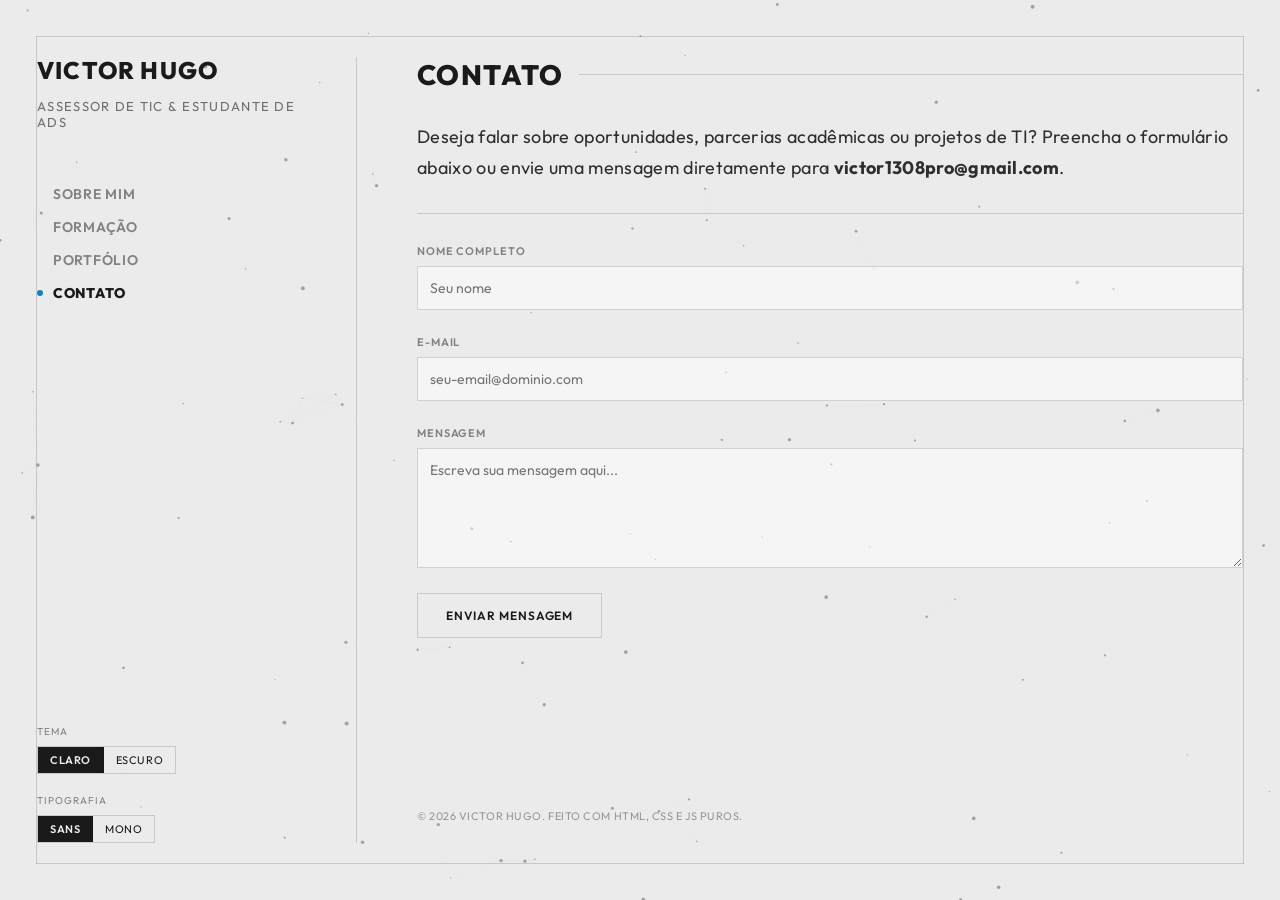
==== contato.html @ 28ddd764 "Corrige links quebrados, formulário, header duplicado e acessibilidade - index.html vira a página re" ====
<!DOCTYPE html>
<html lang="pt-BR" class="theme-light font-sans">
<head>
  <meta charset="UTF-8">
  <meta name="viewport" content="width=device-width, initial-scale=1.0">
  <title>Contato — Victor Hugo Oliveira</title>
  <meta name="description" content="Entre em contato com Victor Hugo Costa Silva De Oliveira. Envie uma mensagem diretamente pelo formulário.">
  <link rel="icon" type="image/svg+xml" href="data:image/svg+xml,%3Csvg xmlns='http://www.w3.org/2000/svg' viewBox='0 0 100 100'%3E%3Crect width='100' height='100' rx='20' fill='%23151515'/%3E%3Ctext x='50' y='68' font-family='Arial,Helvetica,sans-serif' font-size='50' font-weight='800' fill='white' text-anchor='middle'%3EVH%3C/text%3E%3C/svg%3E">
  <meta property="og:type" content="website">
  <meta property="og:locale" content="pt_BR">
  <meta property="og:title" content="Contato — Victor Hugo Oliveira">
  <meta property="og:description" content="Entre em contato com Victor Hugo Costa Silva De Oliveira. Envie uma mensagem diretamente pelo formulário.">
  <meta property="og:url" content="https://victor1308code.github.io/portifolio-victor-oliveira/contato.html">
  <meta name="twitter:card" content="summary">
  <link rel="preconnect" href="https://fonts.googleapis.com">
  <link rel="preconnect" href="https://fonts.gstatic.com" crossorigin>
  <link href="https://fonts.googleapis.com/css2?family=Outfit:wght@200;400;600;800&family=Space+Mono:ital,wght@0,400;0,700;1,400;1,700&display=swap" rel="stylesheet">
  <link rel="stylesheet" href="css/style.css">
</head>
<body class="theme-light font-sans" data-page="contato">

  <!-- Fundo animado em Canvas, decorativo (aria-hidden), controlado por js/app.js -->
  <canvas id="canvas-bg" aria-hidden="true"></canvas>

  <!-- Moldura fina de 1px ao redor da página, puramente visual -->
  <div class="site-frame">
    <div class="frame-line frame-top"></div>
    <div class="frame-line frame-right"></div>
    <div class="frame-line frame-bottom"></div>
    <div class="frame-line frame-left"></div>
  </div>

  <div class="app-container">
    <!-- Header/menu injetado pelo js/partials.js, compartilhado entre as 4 páginas -->
    <div id="site-header-placeholder"></div>
    <script src="js/partials.js"></script>

    <main class="main-content">
      <section id="contato">
        <h2 class="section-title">Contato</h2>

        <div class="intro-text" style="margin-bottom: 30px;">
          <p>
            Deseja falar sobre oportunidades, parcerias acadêmicas ou projetos de TI?
            Preencha o formulário abaixo ou envie uma mensagem diretamente para <strong>victor1308pro@gmail.com</strong>.
          </p>
        </div>

        <!-- novalidate: a validação (nome, e-mail e mensagem) é feita manualmente em js/contato.js -->
        <form id="contact-form" class="contact-form" novalidate>
          <div class="form-group">
            <label for="name" class="form-label">Nome Completo</label>
            <input type="text" id="name" name="name" class="form-control" placeholder="Seu nome" aria-describedby="name-error">
            <!-- aria-describedby liga o campo à mensagem de erro para leitores de tela -->
            <span id="name-error" class="error-message" role="alert">Erro</span>
          </div>

          <div class="form-group">
            <label for="email" class="form-label">E-mail</label>
            <input type="email" id="email" name="email" class="form-control" placeholder="seu-email@dominio.com" aria-describedby="email-error">
            <span id="email-error" class="error-message" role="alert">Erro</span>
          </div>

          <div class="form-group">
            <label for="message" class="form-label">Mensagem</label>
            <textarea id="message" name="message" class="form-control form-textarea" placeholder="Escreva sua mensagem aqui..." aria-describedby="message-error"></textarea>
            <span id="message-error" class="error-message" role="alert">Erro</span>
          </div>

          <button type="submit" class="btn-submit">Enviar Mensagem</button>
        </form>
      </section>

      <footer class="site-footer">
        <p>&copy; 2026 Victor Hugo. Feito com HTML, CSS e JS puros.</p>
      </footer>
    </main>
  </div>

  <!-- Modal de confirmação: fica oculto (opacity/pointer-events) até js/contato.js adicionar a classe is-visible -->
  <div id="success-modal" class="modal-overlay">
    <div class="modal-card">
      <svg class="modal-icon" viewBox="0 0 100 100" fill="none" stroke="currentColor" stroke-width="2.5" aria-hidden="true">
        <circle cx="50" cy="50" r="40" stroke-opacity="0.2"/>
        <path d="M30 50 L45 65 L70 35" stroke-linecap="round" stroke-linejoin="round"/>
      </svg>
      <h3 class="modal-title">Mensagem Enviada</h3>
      <p class="modal-text">
        Mensagem enviada com sucesso! Obrigado pelo contato, retornarei em breve.
      </p>
      <button id="modal-close-btn" class="modal-close-btn">Fechar</button>
    </div>
  </div>

  <script src="js/app.js"></script>
  <script src="js/contato.js"></script>
</body>
</html>
---- css/style.css ----
/* Reset e Variáveis */
:root {
  --font-sans: 'Outfit', -apple-system, BlinkMacSystemFont, 'Segoe UI', Roboto, sans-serif;
  --font-mono: 'Space Mono', monospace;
  --pad: max(20px, 4vmin);
  --fs-text: 14px;
  --border-width: 1px;
  --transition-speed: 0.3s;
  --transition-ease: cubic-bezier(0.25, 0.46, 0.45, 0.94);
}

/* Tema Claro */
:root, html.theme-light, body.theme-light {
  --c-bg: hsl(0, 0%, 92%);
  --c-text: hsl(0, 0%, 10%);
  --c-border: rgba(0, 0, 0, 0.15);
  --c-border-active: hsl(0, 0%, 10%);
  --c-accent: hsl(200, 80%, 40%);
  --c-card-bg: rgba(255, 255, 255, 0.5);
  --c-canvas-opacity: 0.35;
}

/* Tema Escuro */
html.theme-dark, body.theme-dark {
  --c-bg: hsl(0, 0%, 6%);
  --c-text: hsl(0, 0%, 94%);
  --c-border: rgba(255, 255, 255, 0.12);
  --c-border-active: hsl(0, 0%, 94%);
  --c-accent: hsl(190, 90%, 50%);
  --c-card-bg: rgba(15, 15, 15, 0.6);
  --c-canvas-opacity: 0.45;
}

/* Fontes Alternativas */
html.font-sans, body.font-sans {
  font-family: var(--font-sans);
  font-weight: 400;
  letter-spacing: 0.02em;
}

html.font-mono, body.font-mono {
  font-family: var(--font-mono);
  font-weight: 400;
  letter-spacing: -0.01em;
}

/* Reset Geral */
*, *::before, *::after {
  box-sizing: border-box;
  margin: 0;
  padding: 0;
}

html {
  height: 100%;
  width: 100%;
  background-color: var(--c-bg);
  color: var(--c-text);
  transition: background-color var(--transition-speed) var(--transition-ease), 
              color var(--transition-speed) var(--transition-ease);
  overflow-x: hidden;
}

body {
  height: 100%;
  width: 100%;
  background-color: transparent;
  color: var(--c-text);
  overflow-x: hidden;
  -webkit-font-smoothing: antialiased;
  -moz-osx-font-smoothing: grayscale;
}

a {
  color: inherit;
  text-decoration: none;
  transition: color var(--transition-speed) var(--transition-ease),
              opacity var(--transition-speed) var(--transition-ease);
}

button, input, textarea {
  font-family: inherit;
  font-size: inherit;
  color: inherit;
  background: none;
  border: none;
}

/* Moldura */
.site-frame {
  position: fixed;
  top: 0;
  left: 0;
  width: 100%;
  height: 100%;
  pointer-events: none;
  z-index: 1000;
}

.frame-line {
  position: absolute;
  background-color: var(--c-border);
  transition: background-color var(--transition-speed) var(--transition-ease);
}

.frame-top    { top: var(--pad); left: var(--pad); right: var(--pad); height: var(--border-width); }
.frame-bottom { bottom: var(--pad); left: var(--pad); right: var(--pad); height: var(--border-width); }
.frame-left   { top: var(--pad); bottom: var(--pad); left: var(--pad); width: var(--border-width); }
.frame-right  { top: var(--pad); bottom: var(--pad); right: var(--pad); width: var(--border-width); }

/* Fundo */
#canvas-bg {
  position: fixed;
  top: 0;
  left: 0;
  width: 100%;
  height: 100%;
  z-index: 1;
  pointer-events: none;
  opacity: var(--c-canvas-opacity);
  transition: opacity var(--transition-speed) var(--transition-ease);
}

/* Layout */
.app-container {
  display: grid;
  grid-template-columns: 320px 1fr;
  min-height: 100vh;
  padding: calc(var(--pad) + var(--border-width));
  position: relative;
  z-index: 10;
}

/* Header */
.site-header {
  position: sticky;
  top: calc(var(--pad) + var(--border-width) + 20px);
  height: calc(100vh - (var(--pad) + var(--border-width)) * 2 - 40px);
  display: flex;
  flex-direction: column;
  justify-content: space-between;
  padding-right: 40px;
  border-right: var(--border-width) solid var(--c-border);
  transition: border-color var(--transition-speed) var(--transition-ease);
}

.header-top {
  display: flex;
  flex-direction: column;
  gap: 15px;
}

.site-title {
  font-size: 24px;
  font-weight: 800;
  text-transform: uppercase;
  letter-spacing: 0.05em;
  line-height: 1.1;
}

.site-subtitle {
  font-size: 13px;
  opacity: 0.6;
  text-transform: uppercase;
  letter-spacing: 0.1em;
}

/* Menu de Navegação */
.nav-menu {
  margin-top: 40px;
}

.nav-list {
  list-style: none;
  display: flex;
  flex-direction: column;
  gap: 15px;
}

.nav-item {
  display: flex;
  align-items: center;
  gap: 10px;
}

.nav-dot {
  width: 6px;
  height: 6px;
  background-color: var(--c-text);
  border-radius: 50%;
  opacity: 0;
  transform: scale(0);
  transition: opacity var(--transition-speed) var(--transition-ease),
              transform var(--transition-speed) var(--transition-ease),
              background-color var(--transition-speed) var(--transition-ease);
}

.nav-link {
  font-size: 14px;
  font-weight: 600;
  text-transform: uppercase;
  letter-spacing: 0.05em;
  opacity: 0.5;
}

.nav-link:hover {
  opacity: 0.8;
}

.nav-item.active .nav-dot {
  opacity: 1;
  transform: scale(1);
  background-color: var(--c-accent);
}

.nav-item.active .nav-link {
  opacity: 1;
  font-weight: 800;
}

/* Customizadores */
.style-controls {
  display: flex;
  flex-direction: column;
  gap: 20px;
  margin-top: auto;
}

.control-group {
  display: flex;
  flex-direction: column;
  gap: 8px;
}

.control-label {
  font-size: 10px;
  text-transform: uppercase;
  letter-spacing: 0.1em;
  opacity: 0.5;
}

.control-buttons {
  display: flex;
  border: var(--border-width) solid var(--c-border);
  width: fit-content;
  transition: border-color var(--transition-speed) var(--transition-ease);
}

.btn-toggle {
  padding: 6px 12px;
  font-size: 11px;
  text-transform: uppercase;
  letter-spacing: 0.05em;
  cursor: pointer;
  transition: background-color var(--transition-speed) var(--transition-ease),
              color var(--transition-speed) var(--transition-ease);
}

.btn-toggle:not(:last-child) {
  border-right: var(--border-width) solid var(--c-border);
}

.btn-toggle.active {
  background-color: var(--c-border-active);
  color: var(--c-bg);
  font-weight: 600;
}

/* Conteúdo Principal */
.main-content {
  padding-left: 60px;
  padding-top: 20px;
  padding-bottom: 40px;
  display: flex;
  flex-direction: column;
  gap: 60px;
  max-width: 900px;
  animation: fadeIn 0.8s var(--transition-ease);
}

@keyframes fadeIn {
  from { opacity: 0; transform: translateY(15px); }
  to { opacity: 1; transform: translateY(0); }
}

.section-title {
  font-size: 28px;
  font-weight: 800;
  text-transform: uppercase;
  letter-spacing: 0.05em;
  margin-bottom: 30px;
  display: flex;
  align-items: center;
  gap: 15px;
}

.section-title::after {
  content: '';
  flex-grow: 1;
  height: var(--border-width);
  background-color: var(--c-border);
  transition: background-color var(--transition-speed) var(--transition-ease);
}

.info-grid {
  display: grid;
  grid-template-columns: repeat(2, 1fr);
  gap: 40px 60px;
  border-top: var(--border-width) solid var(--c-border);
  border-bottom: var(--border-width) solid var(--c-border);
  padding: 40px 0;
  transition: border-color var(--transition-speed) var(--transition-ease);
}

.info-block {
  display: flex;
  flex-direction: column;
  gap: 12px;
}

.info-label {
  font-size: 11px;
  text-transform: uppercase;
  letter-spacing: 0.1em;
  opacity: 0.5;
}

.info-value {
  font-size: 15px;
  line-height: 1.6;
}

.intro-text {
  font-size: 18px;
  line-height: 1.7;
  font-weight: 400;
  opacity: 0.9;
}

/* Timeline de Formação */
.timeline {
  display: flex;
  flex-direction: column;
  position: relative;
  padding-left: 20px;
}

.timeline::before {
  content: '';
  position: absolute;
  top: 5px;
  left: 0;
  width: var(--border-width);
  height: 100%;
  background-color: var(--c-border);
  transition: background-color var(--transition-speed) var(--transition-ease);
}

.timeline-item {
  position: relative;
  padding-bottom: 40px;
}

.timeline-item:last-child {
  padding-bottom: 10px;
}

.timeline-marker {
  position: absolute;
  top: 6px;
  left: -23px;
  width: 7px;
  height: 7px;
  border-radius: 50%;
  background-color: var(--c-border-active);
  transition: background-color var(--transition-speed) var(--transition-ease);
}

.timeline-date {
  font-size: 11px;
  font-weight: 600;
  text-transform: uppercase;
  letter-spacing: 0.05em;
  opacity: 0.5;
  margin-bottom: 8px;
}

.timeline-title {
  font-size: 16px;
  font-weight: 800;
  margin-bottom: 5px;
}

.timeline-institution {
  font-size: 13px;
  opacity: 0.8;
  margin-bottom: 10px;
}

.timeline-desc {
  font-size: 13px;
  line-height: 1.5;
  opacity: 0.7;
}

/* Cursos e Idiomas */
.course-list {
  display: flex;
  flex-direction: column;
  gap: 20px;
  border-top: var(--border-width) solid var(--c-border);
  padding-top: 25px;
  transition: border-color var(--transition-speed) var(--transition-ease);
}

.course-item {
  display: flex;
  justify-content: space-between;
  align-items: baseline;
  gap: 20px;
}

.course-info {
  display: flex;
  flex-direction: column;
  gap: 4px;
}

.course-title {
  font-size: 14px;
  font-weight: 600;
}

.course-platform {
  font-size: 12px;
  opacity: 0.6;
}

.course-hours {
  font-size: 11px;
  opacity: 0.5;
  text-align: right;
  white-space: nowrap;
}

.tag-container {
  display: flex;
  flex-wrap: wrap;
  gap: 8px;
}

.tag-pill {
  padding: 4px 10px;
  font-size: 11px;
  border: var(--border-width) solid var(--c-border);
  text-transform: uppercase;
  letter-spacing: 0.05em;
  transition: border-color var(--transition-speed) var(--transition-ease),
              background-color var(--transition-speed) var(--transition-ease);
}

.tag-pill:hover {
  border-color: var(--c-border-active);
}

/* Portfólio */
.portfolio-grid {
  display: grid;
  grid-template-columns: repeat(auto-fill, minmax(280px, 1fr));
  gap: 30px;
  border-top: var(--border-width) solid var(--c-border);
  padding-top: 30px;
  transition: border-color var(--transition-speed) var(--transition-ease);
}

.portfolio-card {
  display: flex;
  flex-direction: column;
  border: var(--border-width) solid var(--c-border);
  background-color: var(--c-card-bg);
  transition: border-color var(--transition-speed) var(--transition-ease),
              transform var(--transition-speed) var(--transition-ease),
              box-shadow var(--transition-speed) var(--transition-ease);
}

.portfolio-card:hover {
  border-color: var(--c-border-active);
  transform: translateY(-4px);
}

.portfolio-preview {
  width: 100%;
  aspect-ratio: 16 / 9;
  border-bottom: var(--border-width) solid var(--c-border);
  position: relative;
  overflow: hidden;
  background: linear-gradient(135deg, rgba(0,0,0,0.02) 25%, transparent 25%),
              linear-gradient(225deg, rgba(0,0,0,0.02) 25%, transparent 25%),
              linear-gradient(45deg, rgba(0,0,0,0.02) 25%, transparent 25%),
              linear-gradient(315deg, rgba(0,0,0,0.02) 25%, transparent 25%);
  background-size: 20px 20px;
  display: flex;
  align-items: center;
  justify-content: center;
  transition: border-color var(--transition-speed) var(--transition-ease);
}

.theme-dark .portfolio-preview {
  background: linear-gradient(135deg, rgba(255,255,255,0.02) 25%, transparent 25%),
              linear-gradient(225deg, rgba(255,255,255,0.02) 25%, transparent 25%),
              linear-gradient(45deg, rgba(255,255,255,0.02) 25%, transparent 25%),
              linear-gradient(315deg, rgba(255,255,255,0.02) 25%, transparent 25%);
  background-size: 20px 20px;
}

.portfolio-preview svg {
  width: 50%;
  height: 50%;
  opacity: 0.6;
  transition: transform 0.5s var(--transition-ease), opacity var(--transition-speed) var(--transition-ease);
}

.portfolio-card:hover .portfolio-preview svg {
  transform: scale(1.1);
  opacity: 0.9;
}

.portfolio-info {
  padding: 20px;
  display: flex;
  flex-direction: column;
  flex-grow: 1;
  gap: 12px;
}

.portfolio-title-wrapper {
  display: flex;
  justify-content: space-between;
  align-items: baseline;
}

.portfolio-title {
  font-size: 16px;
  font-weight: 800;
}

.portfolio-year {
  font-size: 11px;
  opacity: 0.5;
  font-weight: 600;
}

.portfolio-desc {
  font-size: 13px;
  line-height: 1.5;
  opacity: 0.7;
  flex-grow: 1;
}

.portfolio-tech {
  margin-top: 5px;
}

.portfolio-actions {
  display: flex;
  border-top: var(--border-width) solid var(--c-border);
  transition: border-color var(--transition-speed) var(--transition-ease);
}

.portfolio-btn {
  flex: 1;
  padding: 10px;
  font-size: 11px;
  text-align: center;
  text-transform: uppercase;
  letter-spacing: 0.05em;
  font-weight: 600;
  transition: background-color var(--transition-speed) var(--transition-ease),
              color var(--transition-speed) var(--transition-ease);
}

.portfolio-btn:not(:last-child) {
  border-right: var(--border-width) solid var(--c-border);
}

.portfolio-btn:hover {
  background-color: var(--c-border-active);
  color: var(--c-bg);
}

/* Formulário de Contato */
.contact-form {
  display: flex;
  flex-direction: column;
  gap: 25px;
  border-top: var(--border-width) solid var(--c-border);
  padding-top: 30px;
  transition: border-color var(--transition-speed) var(--transition-ease);
}

.form-group {
  display: flex;
  flex-direction: column;
  gap: 8px;
}

.form-label {
  font-size: 11px;
  text-transform: uppercase;
  letter-spacing: 0.08em;
  opacity: 0.5;
  font-weight: 600;
}

.form-control {
  border: var(--border-width) solid var(--c-border);
  background-color: var(--c-card-bg);
  color: var(--c-text);
  padding: 12px;
  font-size: 14px;
  transition: border-color var(--transition-speed) var(--transition-ease),
              background-color var(--transition-speed) var(--transition-ease);
  width: 100%;
}

.form-control:focus {
  outline: none;
  border-color: var(--c-border-active);
}

.form-textarea {
  min-height: 120px;
  resize: vertical;
}

.form-group.has-error .form-control {
  border-color: hsl(0, 75%, 50%);
}

.error-message {
  font-size: 11px;
  color: hsl(0, 75%, 55%);
  margin-top: 4px;
  display: none;
}

.form-group.has-error .error-message {
  display: block;
}

.btn-submit, .btn-action {
  border: var(--border-width) solid var(--c-border);
  background-color: transparent;
  color: var(--c-text);
  padding: 14px 28px;
  font-size: 12px;
  text-transform: uppercase;
  letter-spacing: 0.08em;
  font-weight: 600;
  cursor: pointer;
  align-self: flex-start;
  display: inline-block;
  text-align: center;
  transition: background-color var(--transition-speed) var(--transition-ease),
              color var(--transition-speed) var(--transition-ease),
              border-color var(--transition-speed) var(--transition-ease);
}

.btn-submit:hover, .btn-action:hover {
  background-color: var(--c-border-active);
  color: var(--c-bg);
  border-color: var(--c-border-active);
}

/* Modal */
.modal-overlay {
  position: fixed;
  top: 0;
  left: 0;
  width: 100%;
  height: 100%;
  background-color: rgba(0, 0, 0, 0.4);
  backdrop-filter: blur(5px);
  -webkit-backdrop-filter: blur(5px);
  z-index: 2000;
  display: flex;
  align-items: center;
  justify-content: center;
  opacity: 0;
  pointer-events: none;
  transition: opacity 0.4s var(--transition-ease);
}

.modal-overlay.is-visible {
  opacity: 1;
  pointer-events: auto;
}

.modal-card {
  background-color: var(--c-bg);
  border: var(--border-width) solid var(--c-border);
  box-shadow: 0 10px 40px rgba(0, 0, 0, 0.15);
  width: 90%;
  max-width: 440px;
  padding: 40px;
  display: flex;
  flex-direction: column;
  align-items: center;
  gap: 20px;
  text-align: center;
  transform: scale(0.95);
  transition: transform 0.4s var(--transition-ease), border-color var(--transition-speed) var(--transition-ease);
}

.modal-overlay.is-visible .modal-card {
  transform: scale(1);
}

.modal-icon {
  width: 50px;
  height: 50px;
  color: var(--c-accent);
  margin-bottom: 5px;
}

.modal-title {
  font-size: 20px;
  font-weight: 800;
  text-transform: uppercase;
  letter-spacing: 0.05em;
}

.modal-text {
  font-size: 13px;
  line-height: 1.6;
  opacity: 0.7;
}

.modal-close-btn {
  border: var(--border-width) solid var(--c-border);
  background-color: transparent;
  padding: 10px 24px;
  font-size: 11px;
  text-transform: uppercase;
  letter-spacing: 0.05em;
  font-weight: 600;
  cursor: pointer;
  margin-top: 10px;
  transition: background-color var(--transition-speed) var(--transition-ease),
              color var(--transition-speed) var(--transition-ease),
              border-color var(--transition-speed) var(--transition-ease);
}

.modal-close-btn:hover {
  background-color: var(--c-border-active);
  color: var(--c-bg);
  border-color: var(--c-border-active);
}

/* Rodapé */
.site-footer {
  font-size: 11px;
  opacity: 0.4;
  margin-top: auto;
  padding-top: 30px;
  text-transform: uppercase;
  letter-spacing: 0.05em;
}

/* Responsividade */
@media (max-width: 900px) {
  .app-container {
    grid-template-columns: 1fr;
    padding: calc(var(--pad) + var(--border-width));
  }

  .site-header {
    position: relative;
    top: 0;
    height: auto;
    border-right: none;
    border-bottom: var(--border-width) solid var(--c-border);
    padding-right: 0;
    padding-bottom: 30px;
    margin-bottom: 40px;
    gap: 30px;
  }

  .nav-menu {
    margin-top: 15px;
  }

  .nav-list {
    flex-direction: row;
    flex-wrap: wrap;
    gap: 15px 25px;
  }

  .style-controls {
    flex-direction: row;
    flex-wrap: wrap;
    gap: 20px 30px;
    margin-top: 10px;
  }

  .main-content {
    padding-left: 0;
    padding-top: 0;
  }

  .info-grid {
    grid-template-columns: 1fr;
    gap: 30px;
    padding: 30px 0;
  }
}

@media (max-width: 480px) {
  :root {
    --pad: 12px;
  }
  
  .site-title {
    font-size: 20px;
  }
  
  .nav-list {
    gap: 10px 15px;
  }
  
  .nav-link {
    font-size: 12px;
  }
}
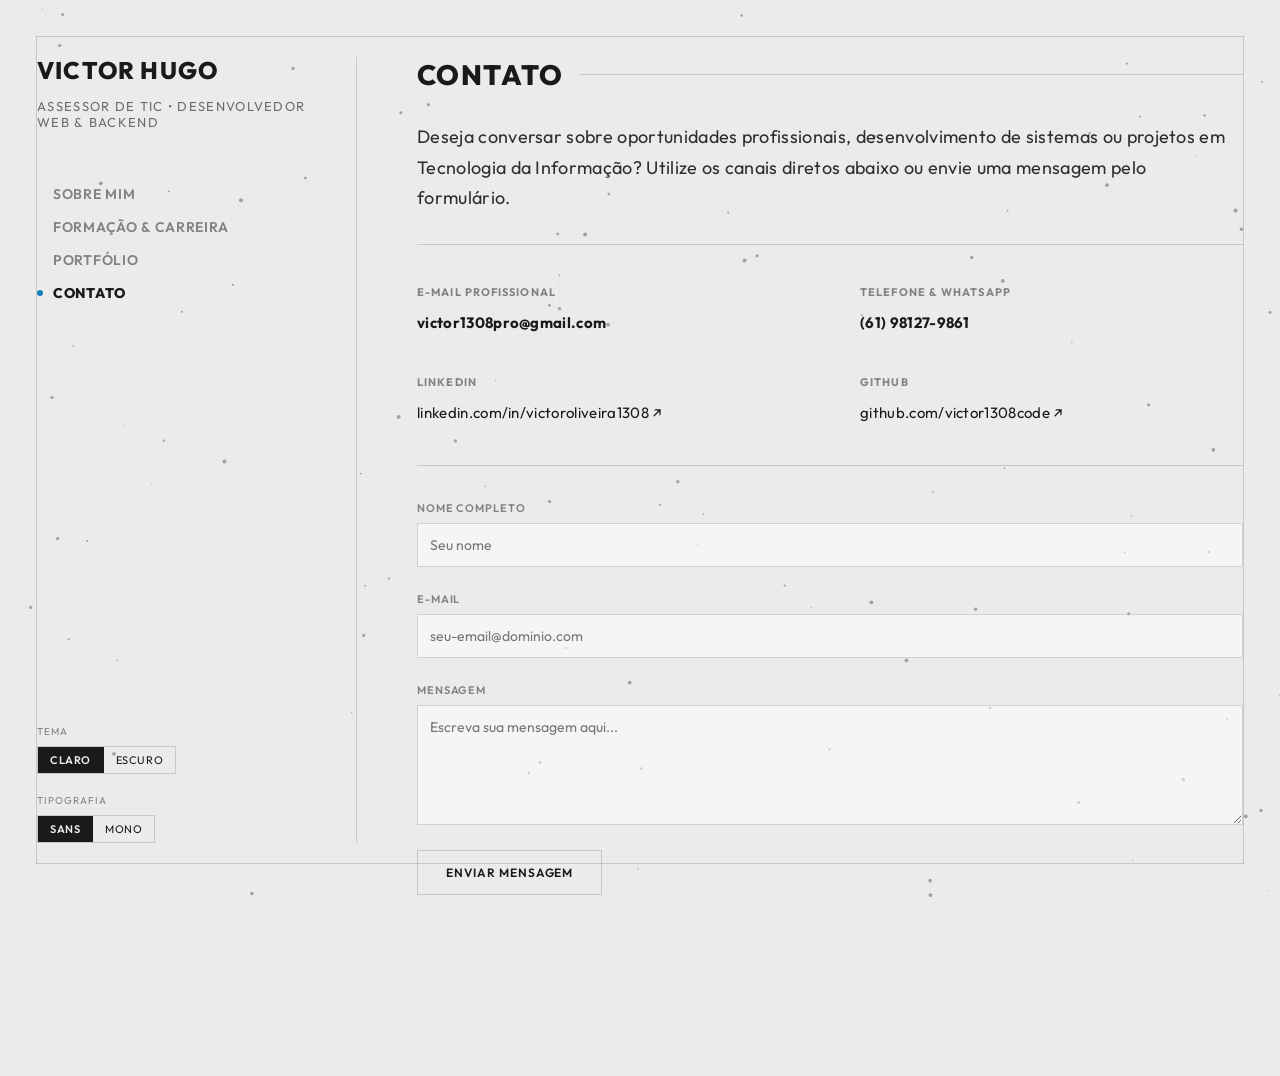
==== commit 12694b1e: "feat: atualiza currículo, remove seção de hobbies e adiciona projeto Vértice Contabilidade" ====
--- a/contato.html
+++ b/contato.html
@@ -4,12 +4,12 @@
   <meta charset="UTF-8">
   <meta name="viewport" content="width=device-width, initial-scale=1.0">
   <title>Contato — Victor Hugo Oliveira</title>
-  <meta name="description" content="Entre em contato com Victor Hugo Costa Silva De Oliveira. Envie uma mensagem diretamente pelo formulário.">
+  <meta name="description" content="Entre em contato com Victor Hugo Costa Silva De Oliveira por e-mail, WhatsApp, LinkedIn ou pelo formulário online.">
   <link rel="icon" type="image/svg+xml" href="data:image/svg+xml,%3Csvg xmlns='http://www.w3.org/2000/svg' viewBox='0 0 100 100'%3E%3Crect width='100' height='100' rx='20' fill='%23151515'/%3E%3Ctext x='50' y='68' font-family='Arial,Helvetica,sans-serif' font-size='50' font-weight='800' fill='white' text-anchor='middle'%3EVH%3C/text%3E%3C/svg%3E">
   <meta property="og:type" content="website">
   <meta property="og:locale" content="pt_BR">
   <meta property="og:title" content="Contato — Victor Hugo Oliveira">
-  <meta property="og:description" content="Entre em contato com Victor Hugo Costa Silva De Oliveira. Envie uma mensagem diretamente pelo formulário.">
+  <meta property="og:description" content="Entre em contato com Victor Hugo Costa Silva De Oliveira por e-mail, WhatsApp, LinkedIn ou pelo formulário online.">
   <meta property="og:url" content="https://victor1308code.github.io/portifolio-victor-oliveira/contato.html">
   <meta name="twitter:card" content="summary">
   <link rel="preconnect" href="https://fonts.googleapis.com">
@@ -41,17 +41,46 @@
 
         <div class="intro-text" style="margin-bottom: 30px;">
           <p>
-            Deseja falar sobre oportunidades, parcerias acadêmicas ou projetos de TI?
-            Preencha o formulário abaixo ou envie uma mensagem diretamente para <strong>victor1308pro@gmail.com</strong>.
+            Deseja conversar sobre oportunidades profissionais, desenvolvimento de sistemas ou projetos em Tecnologia da Informação?
+            Utilize os canais diretos abaixo ou envie uma mensagem pelo formulário.
           </p>
         </div>
 
+        <div class="info-grid" style="margin-bottom: 35px;">
+          <div class="info-block">
+            <h3 class="info-label">E-mail Profissional</h3>
+            <p class="info-value">
+              <a href="mailto:victor1308pro@gmail.com"><strong>victor1308pro@gmail.com</strong></a>
+            </p>
+          </div>
+
+          <div class="info-block">
+            <h3 class="info-label">Telefone &amp; WhatsApp</h3>
+            <p class="info-value">
+              <a href="https://wa.me/5561981279861" target="_blank" rel="noopener"><strong>(61) 98127-9861</strong></a>
+            </p>
+          </div>
+
+          <div class="info-block">
+            <h3 class="info-label">LinkedIn</h3>
+            <p class="info-value">
+              <a href="https://linkedin.com/in/victoroliveira1308" target="_blank" rel="noopener">linkedin.com/in/victoroliveira1308 &nearr;</a>
+            </p>
+          </div>
+
+          <div class="info-block">
+            <h3 class="info-label">GitHub</h3>
+            <p class="info-value">
+              <a href="https://github.com/victor1308code" target="_blank" rel="noopener">github.com/victor1308code &nearr;</a>
+            </p>
+          </div>
+        </div>
+
         <!-- novalidate: a validação (nome, e-mail e mensagem) é feita manualmente em js/contato.js -->
-        <form id="contact-form" class="contact-form" novalidate>
+        <form id="contact-form" class="contact-form" novalidate style="border-top: none; padding-top: 0;">
           <div class="form-group">
             <label for="name" class="form-label">Nome Completo</label>
             <input type="text" id="name" name="name" class="form-control" placeholder="Seu nome" aria-describedby="name-error">
-            <!-- aria-describedby liga o campo à mensagem de erro para leitores de tela -->
             <span id="name-error" class="error-message" role="alert">Erro</span>
           </div>
 
@@ -72,7 +101,7 @@
       </section>
 
       <footer class="site-footer">
-        <p>&copy; 2026 Victor Hugo. Feito com HTML, CSS e JS puros.</p>
+        <p>&copy; 2026 Victor Hugo Costa Silva De Oliveira. Todos os direitos reservados.</p>
       </footer>
     </main>
   </div>
@@ -84,9 +113,9 @@
         <circle cx="50" cy="50" r="40" stroke-opacity="0.2"/>
         <path d="M30 50 L45 65 L70 35" stroke-linecap="round" stroke-linejoin="round"/>
       </svg>
-      <h3 class="modal-title">Mensagem Enviada</h3>
+      <h3 class="modal-title">Mensagem Preparada</h3>
       <p class="modal-text">
-        Mensagem enviada com sucesso! Obrigado pelo contato, retornarei em breve.
+        Sua mensagem foi validada com sucesso! Caso seu cliente de e-mail não tenha aberto automaticamente, você também pode enviar diretamente para <strong>victor1308pro@gmail.com</strong>.
       </p>
       <button id="modal-close-btn" class="modal-close-btn">Fechar</button>
     </div>
--- a/css/style.css
+++ b/css/style.css
@@ -588,6 +588,17 @@
   color: var(--c-bg);
 }
 
+.portfolio-btn-primary {
+  font-weight: 800;
+}
+
+.action-buttons-row {
+  margin-top: 40px;
+  display: flex;
+  gap: 15px;
+  flex-wrap: wrap;
+}
+
 /* Formulário de Contato */
 .contact-form {
   display: flex;
